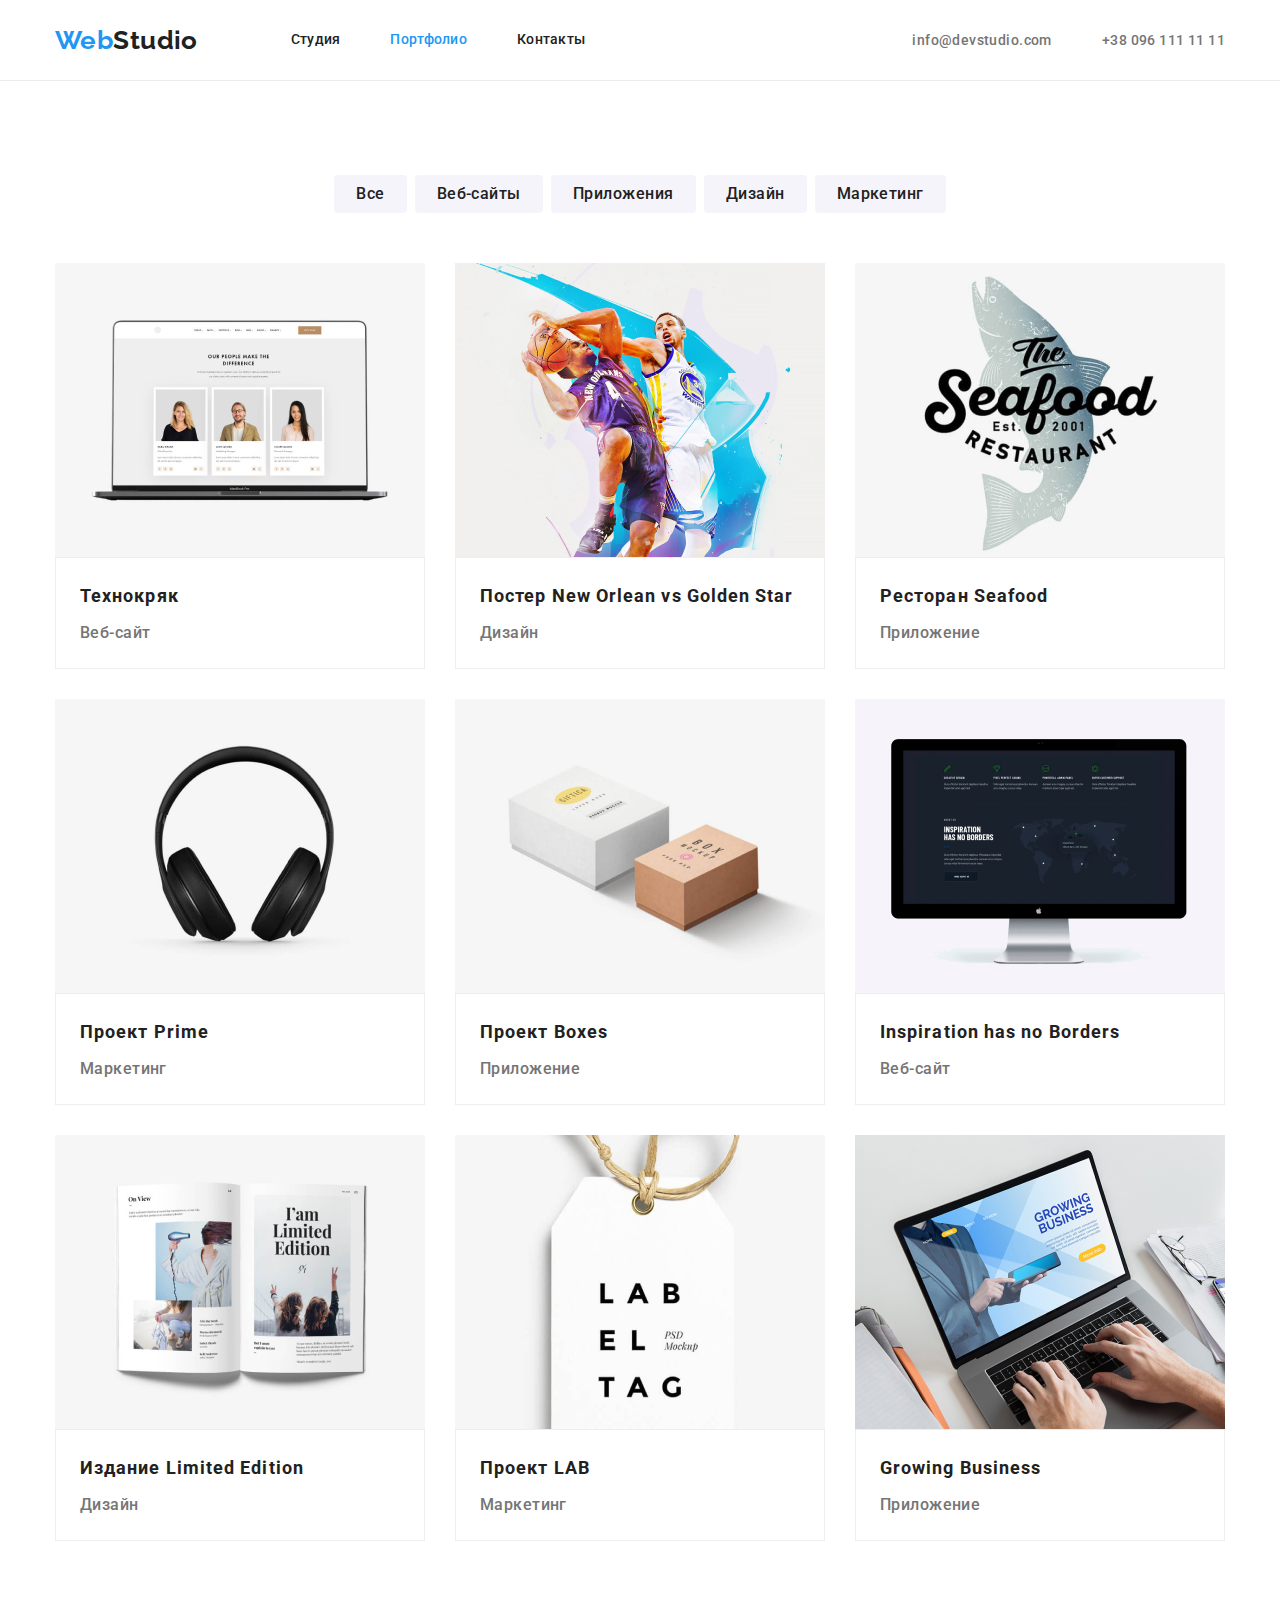
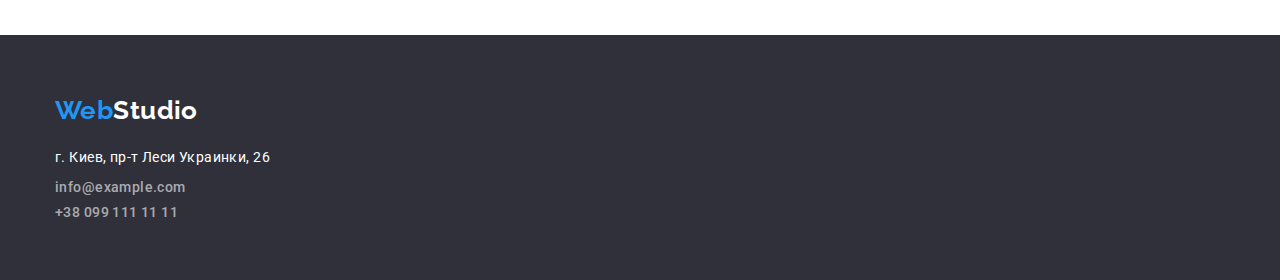
==== portfolio.html @ 34f1b31c "Добавляет файлы с проглой ДЗ" ====
<!DOCTYPE html>
<html lang="ru">
<head>
    <meta charset="UTF-8">
    <meta name="viewport" content="width=device-width, initial-scale=1.0">
    <title>Portfolio</title>
    <link rel="stylesheet" href="https://cdnjs.cloudflare.com/ajax/libs/modern-normalize/1.0.0/modern-normalize.min.css">
    <link rel="preconnect" href="https://fonts.gstatic.com">
    <link href="https://fonts.googleapis.com/css2?family=Raleway:wght@700&family=Roboto:wght@400;500;700;900&display=swap"
        rel="stylesheet">
    <link rel="stylesheet" href="./css/styles.css">
</head>
<body>
    <header class="header">
        <div class="container">
            <a href="./index.html" class="logo top list"> <span class="blue">Web</span>Studio</a>
            <nav class="common-nav">
                <ul class="site-nav list">
                    <li class="item">
                        <a href="./index.html" class="link list">Студия</a>
                    </li>
                    <li class="item">
                        <a href="./portfolio.html" class="link current list">Портфолио</a>
                    </li>
                    <li class="item">
                        <a href="" class="link list">Контакты</a>
                    </li>
                </ul>
            </nav>
        
            <ul class="auth-nav list">
                <li class="item">
                    <a href="mailto:info@devstudio.com" class="contacts-top list">info@devstudio.com</a>
                </li>
                <li class="item">
                    <a href="tel:380961111111" class="contacts-top list">+38 096 111 11 11</a>
                </li>
            </ul>
        
        </div>
    </header>

    <main>

        <section class="section portfolio">
            <div class="container">
                <h1 class="visually-hidden">Портфолио</h1>

                <!-- Кнопки-фильтры -->
                <ul class="radio-button list">
                    <li class="item">
                        <button type="button" class="button filter">Все</button>
                    </li>
                    <li class="item">
                        <button type="button" class="button filter">Веб-сайты</button>
                    </li>
                    <li class="item">
                        <button type="button" class="button filter">Приложения</button>
                    </li>
                    <li class="item">
                        <button type="button" class="button filter">Дизайн</button>
                    </li>
                    <li class="item">
                        <button type="button" class="button filter">Маркетинг</button>
                    </li>
                </ul>

                <!-- Примеры -->
                <ul class="card-set list">
                    <li class="card-item">
                        <a href="" class="portfolio-example list">
                            <img src="./images/Tech-crack.jpg" alt="Ноутбук на котором открыт сайт" width="370">
                            <div class="info">
                                <h2 class="project-name">Технокряк</h2>
                                <p class="text project-type">Веб-сайт</p>
                            </div>
                        </a>
                    </li>
                    <li class="card-item">
                        <a href="" class="portfolio-example list">
                            <img src="./images/Poster.jpg" alt="Постер с двумя баскетболистами" width="370">
                            <div class="info">
                                <h2 class="project-name">Постер New Orlean vs Golden Star</h2>
                                <p class="text project-type">Дизайн</p>
                            </div>
                        </a>
                    </li>
                    <li class="card-item">
                        <a href="" class="portfolio-example list">
                            <img src="./images/Restaurant.jpg" alt="Логотип ресторана в форме рыбы  " width="370">
                            <div class="info">
                                <h2 class="project-name">Ресторан Seafood</h2>
                                <p class="text project-type">Приложение</p>
                            </div>
                        </a>
                    </li>
                    <li class="card-item">
                        <a href="" class="portfolio-example list">
                            <img src="./images/Project-Prime.jpg" alt="Наущники набалдашники" width="370">
                            <div class="info">
                                <h2 class="project-name">Проект Prime</h2>
                                <p class="text project-type">Маркетинг</p>
                            </div>
                        </a>
                    </li>
                    <li class="card-item">
                        <a href="" class="portfolio-example list">
                            <img src="./images/Project-Boxes.jpg" alt="Две коробки" width="370">
                            <div class="info">
                                <h2 class="project-name">Проект Boxes</h2>
                                <p class="text project-type">Приложение</p>
                            </div>
                        </a>
                    </li>
                    <li class="card-item">
                        <a href="" class="portfolio-example list">
                            <img src="./images/Inspiration.jpg" alt="Монитор компютера" width="370">
                            <div class="info">
                                <h2 class="project-name">Inspiration has no Borders</h2>
                                <p class="text project-type">Веб-сайт</p>
                            </div>
                        </a>
                    </li>
                    <li class="card-item">
                        <a href="" class="portfolio-example list">
                            <img src="./images/Edition.jpg" alt="Журнал" width="370">
                            <div class="info">
                                <h2 class="project-name">Издание Limited Edition</h2>
                                <p class="text project-type">Дизайн</p>
                            </div>
                        </a>
                    </li>
                    <li class="card-item">
                        <a href="" class="portfolio-example list">
                            <img src="./images/Project-LAB.jpg" alt="Бирка" width="370">
                            <div class="info">
                                <h2 class="project-name">Проект LAB</h2>
                                <p class="text project-type">Маркетинг</p>
                            </div>
                        </a>
                    </li>
                    <li class="card-item">
                        <a href="" class="portfolio-example list">
                            <img src="./images/Growing.jpg" alt="Руки печатающие на ноутбуке" width="370">
                            <div class="info">
                                <h2 class="project-name">Growing Business</h2>
                                <p class="text project-type">Приложение</p>
                            </div>
                        </a>
                    </li>
                </ul>
            </div>
        </section>
    </main>

    <footer class="footer">
        <div class="container">
            <a href="./index.html" class="logo bottom list"> <span class="blue">Web</span>Studio</a>
        
            <address class="address">
                г. Киев, пр-т Леси Украинки, 26
            </address>
        
            <ul class="contacts list">
                <li class="item">
                    <a href="mailto:info@example.com" class="contacts-text list">info@example.com</a>
                </li>
                <li class="item">
                    <a href="tel:380991111111" class="contacts-text list">+38 099 111 11 11</a>
                </li>
            </ul>
        
        </div>
    </footer>

</body>
</html>
---- css/styles.css ----
:root {
  --primary-text-color: #212121;
  --text-color: #757575;
  --accent-color: #2196f3;
  --primary-white-color: #ffffff;
  --another-color: rgba(255, 255, 255, 0.6);
  --secondary-bg-color: #f5f4fa;
  --another-bg-color: #2f303a;

  --primary-font-size: 14px;
  --special-font-weight: 500;
}

body {
  background-color: var(--primary-white-color);
  color: var(--primary-text-color);

  font-size: var(--primary-font-size);
  font-weight: var(--special-font-weight);
  font-family: Roboto, sans-serif;
  letter-spacing: 0.03em;
}

ul {
  margin-top: 0;
  margin-bottom: 0;
  padding-left: 0;
}

h1,
h2,
h3,
p {
  margin-top: 0;
  margin-bottom: 0;
}

a {
  display: block;
}

/*Главные*/
.container {
  width: 1200px;
  margin-left: auto;
  margin-right: auto;
  padding: 0 15px;
}

.section {
  padding: 94px 0px;
}

.section-title {
  margin-bottom: 50px;

  font-size: 36px;
  line-height: 1.67;
  text-align: center;
}

.item:not(:last-child) {
  margin-right: 30px;
}

.text {
  color: var(--text-color);
}

/*Для сброса*/
.list {
  list-style: none;
  text-decoration: none;
}

/*Для скрытия*/
.visually-hidden {
  position: absolute;
  clip: rect(0 0 0 0);
  width: 1px;
  height: 1px;
  margin: -1px;
}

/*Навигация сайта*/
.logo {
  color: var(--primary-text-color);
  font-family: Raleway, cursive;

  font-weight: 700;
  font-size: 26px;
  line-height: 1.19;
}

.logo.top {
  margin-right: 93px;
}
.logo .blue {
  color: var(--accent-color);
}

.header {
  border-bottom: 1px solid #ececec;
}

.header .container {
  display: flex;
  align-items: center;
}

.site-nav {
  display: flex;
}

.common-nav .item:not(:last-child) {
  margin-right: 50px;
}

.site-nav .link {
  padding-top: 32px;
  padding-bottom: 32px;

  color: var(--primary-text-color);

  line-height: 1.14px;
  letter-spacing: 0.02em;
}

.site-nav .link:hover,
.site-nav .link:focus {
  color: var(--accent-color);
}

.site-nav .link.current {
  color: var(--accent-color);
}

/*Контакты в хедере*/
.auth-nav {
  display: flex;
  margin-left: auto;
}

.auth-nav .item:not(:last-child) {
  margin-right: 50px;
}

.contacts-top:hover,
.contacts-top:focus {
  color: var(--accent-color);
}

.contacts-top {
  padding-top: 32px;
  padding-bottom: 32px;

  color: var(--text-color);
}

/*Герой*/
.hero {
  padding-top: 200px;
  padding-bottom: 200px;
}
.hero-title {
  margin-bottom: 30px;

  color: var(--primary-white-color);

  font-weight: 900;
  font-size: 44px;
  line-height: 1.36;
  text-align: center;
  letter-spacing: 0.06em;
  text-transform: uppercase;
}

.hero {
  text-align: center;
  background-color: var(--another-bg-color);
}

.button {
  border-radius: 4px;
  padding: 10px 32px;
  outline: transparent;

  color: var(--primary-white-color);
  background-color: var(--accent-color);

  cursor: pointer;

  font-family: inherit;
  font-weight: 700;
  font-size: 16px;
  line-height: 1.87;
  text-align: center;
  letter-spacing: 0.06em;
}

/*Секция достоинства*/
.advantage .container {
  display: flex;
}

.advantage .list {
  display: flex;
}

.advantage .title {
  margin-bottom: 10px;

  font-size: inherit;
  line-height: 1.14;
  text-transform: uppercase;
}

.text.quality {
  text-align: left;
  font-weight: 400;
  line-height: 1.71;
}

/*Секция тип деятельности */
.section.capability {
  padding-top: 0px;
}

.capability .list {
  display: flex;
}

.item img {
  display: block;
}

/* Секция команда компании */
.section.team {
  background-color: var(--secondary-bg-color);
}

.team .list {
  display: flex;
}

.team .item {
  width: 270px;

  background-color: var(--primary-white-color);
  font-weight: 400;
  font-size: 16px;
  line-height: 1.18;
  text-align: center;
}

.details {
  padding-top: 30px;
  padding-bottom: 30px;
  border-bottom-left-radius: 4px;
  border-bottom-right-radius: 4px;
}

.team-name {
  margin-bottom: 10px;

  font-weight: var(--special-font-weight);
  font-size: 16px;
}

/*Футер*/
.footer .container {
  padding-top: 60px;
  padding-bottom: 60px;
}

.footer {
  background-color: var(--another-bg-color);
}

.logo.bottom {
  margin-bottom: 20px;

  color: var(--primary-white-color);
}

.address {
  margin-bottom: 9px;

  color: var(--primary-white-color);

  font-style: normal;
  font-weight: 400;
  line-height: 1.71;
}

.contacts .item:not(:last-child) {
  margin-bottom: 9px;
  margin-right: auto;
}

.contacts-text {
  color: var(--another-color);
}

.contacts-text:hover,
.contacts-text:focus {
  color: var(--accent-color);
}

/*Кнопки портфолио*/
.radio-button {
  display: flex;
  justify-content: center;
  margin-bottom: 50px;

  background-color: var(--primary-white-color);
}

.radio-button .item:not(:last-child) {
  margin-right: 8px;
}

.radio-button .filter {
  border: none;
  padding: 6px 22px;

  background-color: var(--secondary-bg-color);
  color: var(--primary-text-color);

  font-family: inherit;
  font-weight: var(--special-font-weight);
  font-size: 16px;
  line-height: 1.62;
  letter-spacing: 0.03em;
}

.filter:hover,
.filter:focus {
  background-color: var(--accent-color);
  color: var(--primary-white-color);
}

/* Карточки портфолио */
.card-set.list {
  display: flex;
  flex-wrap: wrap;
}

.card-item {
  max-width: 370px;
  margin-right: 30px;
  margin-bottom: 30px;
  flex-basis: calc((100% - 60px) / 3);
}

.card-item:nth-child(3n) {
  margin-right: 0px;
}

.card-item:nth-last-child(-n + 3) {
  margin-bottom: 0px;
}

.portfolio-example {
  color: var(--primary-text-color);
  background-color: var(--primary-white-color);
}

.project-name {
  margin-bottom: 4px;

  font-size: 18px;
  line-height: 2;
  letter-spacing: 0.06em;
}

.project-type {
  font-size: 16px;
  line-height: 1.87;
}

.info {
  border: 1px solid #eeeeee;
  padding: 20px 24px;
}

.card-item img {
  display: block;
}
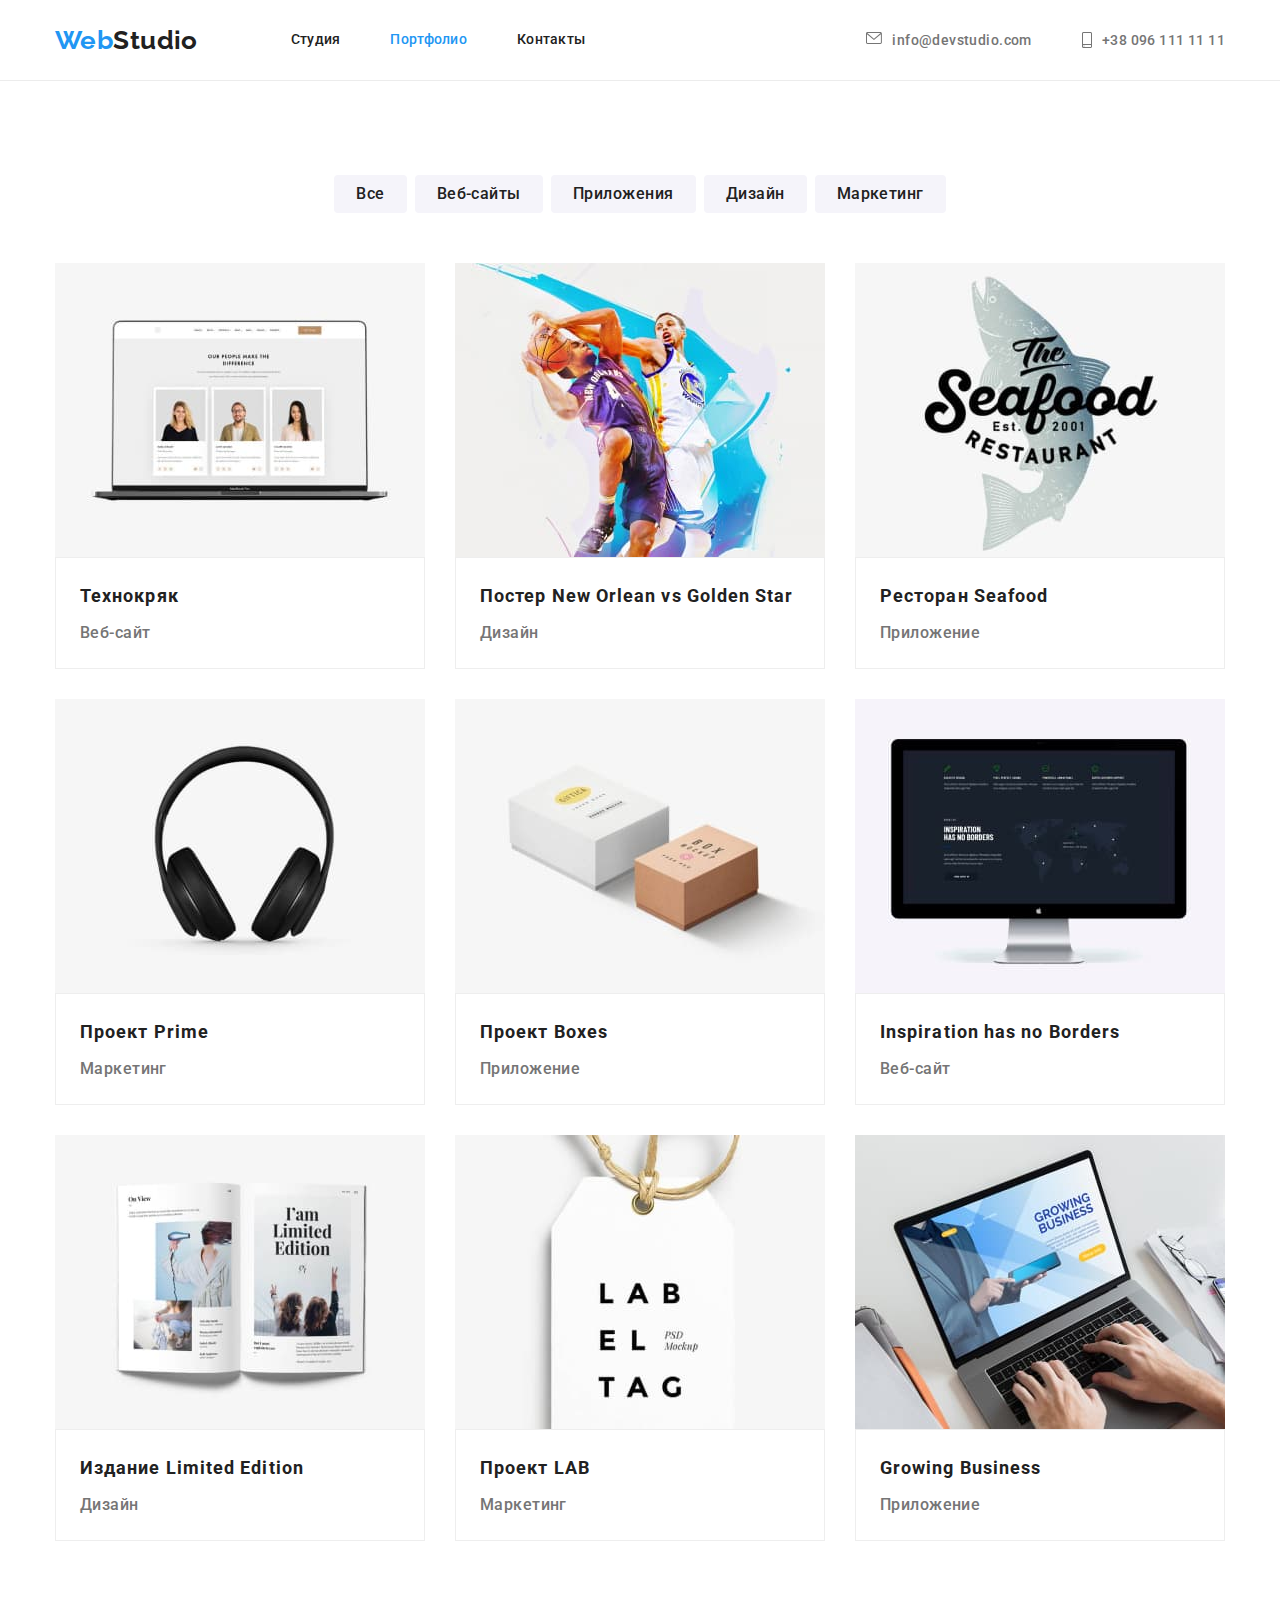
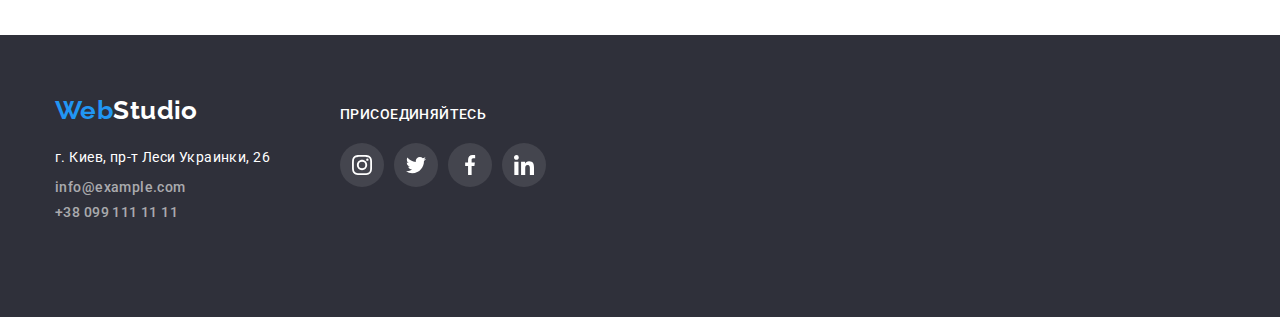
==== commit a0cd6383: "Добавляет все по ДЗ4" ====
--- a/portfolio.html
+++ b/portfolio.html
@@ -30,10 +30,20 @@
         
             <ul class="auth-nav list">
                 <li class="item">
-                    <a href="mailto:info@devstudio.com" class="contacts-top list">info@devstudio.com</a>
+                    <a href="mailto:info@devstudio.com" class="contacts-top list">
+                        <svg class="icon-nav" width="16" height="12">
+                            <use href="../images/sprite.svg#icon-envelope"></use>
+                        </svg>
+                        info@devstudio.com
+                    </a>
                 </li>
                 <li class="item">
-                    <a href="tel:380961111111" class="contacts-top list">+38 096 111 11 11</a>
+                    <a href="tel:380961111111" class="contacts-top list">
+                        <svg class="icon-nav" width="10" height="16">
+                            <use href="../images/sprite.svg#icon-smartphone"></use>
+                        </svg>
+                        +38 096 111 11 11
+                    </a>
                 </li>
             </ul>
         
@@ -155,21 +165,57 @@
 
     <footer class="footer">
         <div class="container">
-            <a href="./index.html" class="logo bottom list"> <span class="blue">Web</span>Studio</a>
-        
-            <address class="address">
-                г. Киев, пр-т Леси Украинки, 26
-            </address>
-        
-            <ul class="contacts list">
-                <li class="item">
-                    <a href="mailto:info@example.com" class="contacts-text list">info@example.com</a>
-                </li>
-                <li class="item">
-                    <a href="tel:380991111111" class="contacts-text list">+38 099 111 11 11</a>
-                </li>
-            </ul>
-        
+            <div class="footer-relation">
+                <a href="./index.html" class="logo bottom list"> <span class="blue">Web</span>Studio</a>
+    
+                <address class="address">
+                    г. Киев, пр-т Леси Украинки, 26
+                </address>
+    
+                <ul class="contacts list">
+                    <li class="item">
+                        <a href="mailto:info@example.com" class="contacts-text list">info@example.com</a>
+                    </li>
+                    <li class="item">
+                        <a href="tel:380991111111" class="contacts-text list">+38 099 111 11 11</a>
+                    </li>
+                </ul>
+            </div>
+    
+            <div class="footer-social">
+                <p class="title">присоединяйтесь</p>
+    
+                <ul class="list social-links">
+                    <li>
+                        <a class="social-link" href="" aria-label="иконка инстаграм">
+                            <svg class="icon-link" width="20" height="20">
+                                <use href="../images/sprite.svg#icon-instagram"></use>
+                            </svg>
+                        </a>
+                    </li>
+                    <li>
+                        <a class="social-link" href="" aria-label="иконка твитер">
+                            <svg class="icon-link" width="20" height="20">
+                                <use href="../images/sprite.svg#icon-twitter"></use>
+                            </svg>
+                        </a>
+                    </li>
+                    <li>
+                        <a class="social-link" href="" aria-label="иконка фейсбук">
+                            <svg class="icon-link" width="20" height="20">
+                                <use href="../images/sprite.svg#icon-facebook"></use>
+                            </svg>
+                        </a>
+                    </li>
+                    <li>
+                        <a class="social-link" href="" aria-label="иконка линкедин">
+                            <svg class="icon-link" width="20" height="20">
+                                <use href="../images/sprite.svg#icon-linkedin"></use>
+                            </svg>
+                        </a>
+                    </li>
+                </ul>
+            </div>
         </div>
     </footer>
 
--- a/css/styles.css
+++ b/css/styles.css
@@ -6,6 +6,8 @@
   --another-color: rgba(255, 255, 255, 0.6);
   --secondary-bg-color: #f5f4fa;
   --another-bg-color: #2f303a;
+  --hero-bg-color: #c4c4c4;
+  --link-color: #afb1b8;
 
   --primary-font-size: 14px;
   --special-font-weight: 500;
@@ -151,14 +153,37 @@
 }
 
 .contacts-top {
+  display: inline-flex;
   padding-top: 32px;
   padding-bottom: 32px;
 
   color: var(--text-color);
 }
 
+.icon-nav {
+  margin-right: 10px;
+  fill: currentColor;
+}
+
 /*Герой*/
 .hero {
+  text-align: center;
+
+  max-width: 1600px;
+  height: 600px;
+  margin-left: auto;
+  margin-right: auto;
+
+  background-image: linear-gradient(
+      to right,
+      rgba(47, 48, 58, 0.4),
+      rgba(47, 48, 58, 0.4)
+    ),
+    url(../images/hero.jpg);
+  background-size: cover;
+  background-position: center;
+  background-color: var(--hero-bg-color);
+
   padding-top: 200px;
   padding-bottom: 200px;
 }
@@ -175,11 +200,6 @@
   text-transform: uppercase;
 }
 
-.hero {
-  text-align: center;
-  background-color: var(--another-bg-color);
-}
-
 .button {
   border-radius: 4px;
   padding: 10px 32px;
@@ -221,6 +241,15 @@
   line-height: 1.71;
 }
 
+.icon-bg {
+  height: 120px;
+  width: 270px;
+  padding: 25px 100px;
+  margin-bottom: 30px;
+
+  background-color: var(--secondary-bg-color);
+}
+
 /*Секция тип деятельности */
 .section.capability {
   padding-top: 0px;
@@ -251,13 +280,15 @@
   font-size: 16px;
   line-height: 1.18;
   text-align: center;
+  box-shadow: 0px 1px 3px rgba(0, 0, 0, 0.12), 0px 1px 1px rgba(0, 0, 0, 0.14),
+    0px 2px 1px rgba(0, 0, 0, 0.2);
+  border-bottom-left-radius: 4px;
+  border-bottom-right-radius: 4px;
 }
 
 .details {
   padding-top: 30px;
-  padding-bottom: 30px;
-  border-bottom-left-radius: 4px;
-  border-bottom-right-radius: 4px;
+  padding-bottom: 16px;
 }
 
 .team-name {
@@ -267,8 +298,64 @@
   font-size: 16px;
 }
 
+.list.social-links {
+  justify-content: space-between;
+  margin-right: auto;
+  margin-left: auto;
+  margin-bottom: 30px;
+  width: 206px;
+}
+
+.social-link {
+  display: inline-flex;
+  justify-content: center;
+  align-items: center;
+  width: 44px;
+  height: 44px;
+  border-radius: 50%;
+
+  color: var(--link-color);
+}
+
+.social-link:focus,
+.social-link:hover {
+  background-color: var(--accent-color);
+  color: var(--primary-white-color);
+}
+
+.icon-link {
+  fill: currentColor;
+}
+
+/* Клиенты */
+
+.customers-links {
+  display: flex;
+  justify-content: space-between;
+  margin-right: auto;
+  margin-left: auto;
+}
+
+.customer-link {
+  display: inline-flex;
+  justify-content: center;
+  align-items: center;
+  width: 170px;
+  height: 90px;
+  border: 1px solid var(--link-color);
+  border-radius: 4px;
+
+  color: var(--link-color);
+}
+
+.customer-link:focus,
+.customer-link:hover {
+  border-color: var(--accent-color);
+  color: var(--accent-color);
+}
+
 /*Футер*/
-.footer .container {
+.footer-relation {
   padding-top: 60px;
   padding-bottom: 60px;
 }
@@ -305,6 +392,43 @@
 .contacts-text:hover,
 .contacts-text:focus {
   color: var(--accent-color);
+}
+
+.footer .container {
+  display: flex;
+}
+
+.footer-relation {
+  margin-right: 70px;
+}
+
+.footer-social {
+  padding-top: 72px;
+  padding-bottom: 100px;
+}
+
+.footer .social-links {
+  display: flex;
+}
+
+.footer .title {
+  margin-bottom: 20px;
+
+  color: var(--primary-white-color);
+
+  font-size: inherit;
+  line-height: 1.14;
+  text-transform: uppercase;
+}
+
+.footer .social-link {
+  color: var(--primary-white-color);
+  background-color: #44454e;
+}
+
+.footer .social-link:hover,
+.footer .social-link:focus {
+  background-color: var(--accent-color);
 }
 
 /*Кнопки портфолио*/
@@ -338,6 +462,8 @@
 .filter:focus {
   background-color: var(--accent-color);
   color: var(--primary-white-color);
+  box-shadow: 0px 3px 1px rgba(0, 0, 0, 0.1), 0px 1px 2px rgba(0, 0, 0, 0.08),
+    0px 2px 2px rgba(0, 0, 0, 0.12);
 }
 
 /* Карточки портфолио */
@@ -353,6 +479,12 @@
   flex-basis: calc((100% - 60px) / 3);
 }
 
+.card-item:hover,
+.card-item:focus {
+  box-shadow: 0px 1px 1px rgba(0, 0, 0, 0.12), 0px 4px 4px rgba(0, 0, 0, 0.06),
+    1px 4px 6px rgba(0, 0, 0, 0.16);
+}
+
 .card-item:nth-child(3n) {
   margin-right: 0px;
 }
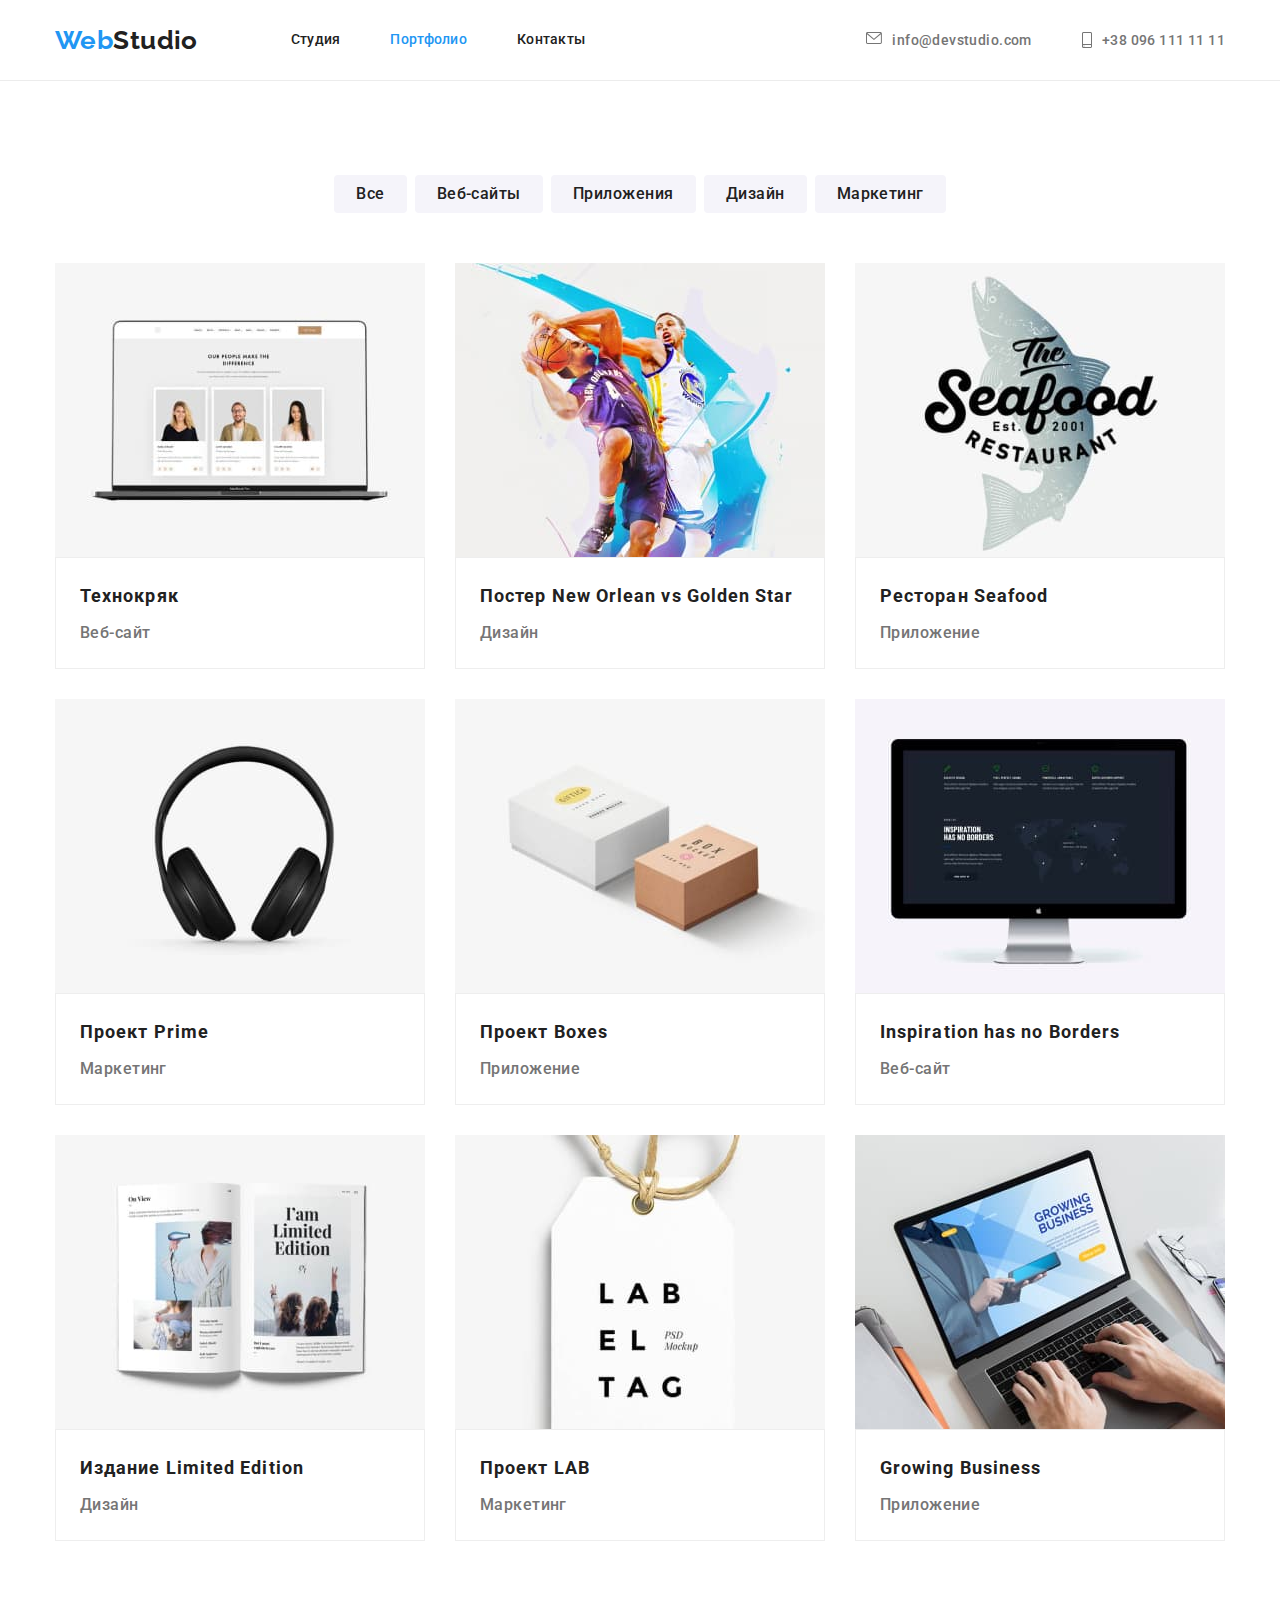
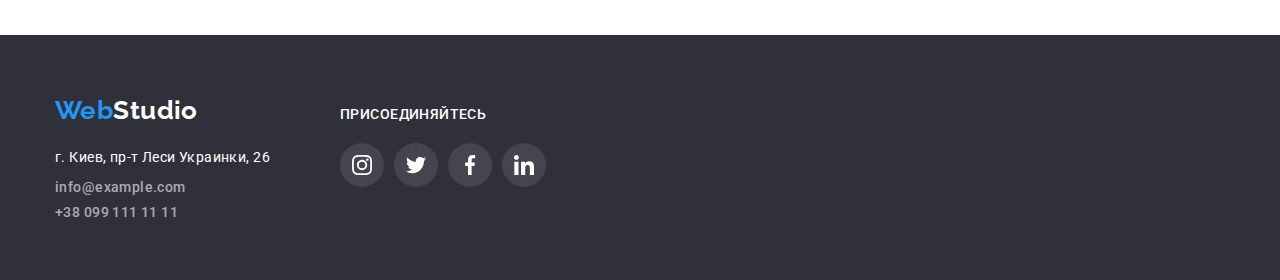
==== commit 0efa9aae: "Вносит поправки от ментора" ====
--- a/portfolio.html
+++ b/portfolio.html
@@ -32,7 +32,7 @@
                 <li class="item">
                     <a href="mailto:info@devstudio.com" class="contacts-top list">
                         <svg class="icon-nav" width="16" height="12">
-                            <use href="../images/sprite.svg#icon-envelope"></use>
+                            <use href="./images/sprite.svg#icon-envelope"></use>
                         </svg>
                         info@devstudio.com
                     </a>
@@ -40,7 +40,7 @@
                 <li class="item">
                     <a href="tel:380961111111" class="contacts-top list">
                         <svg class="icon-nav" width="10" height="16">
-                            <use href="../images/sprite.svg#icon-smartphone"></use>
+                            <use href="./images/sprite.svg#icon-smartphone"></use>
                         </svg>
                         +38 096 111 11 11
                     </a>
@@ -189,28 +189,28 @@
                     <li>
                         <a class="social-link" href="" aria-label="иконка инстаграм">
                             <svg class="icon-link" width="20" height="20">
-                                <use href="../images/sprite.svg#icon-instagram"></use>
+                                <use href="./images/sprite.svg#icon-instagram"></use>
                             </svg>
                         </a>
                     </li>
                     <li>
                         <a class="social-link" href="" aria-label="иконка твитер">
                             <svg class="icon-link" width="20" height="20">
-                                <use href="../images/sprite.svg#icon-twitter"></use>
+                                <use href="./images/sprite.svg#icon-twitter"></use>
                             </svg>
                         </a>
                     </li>
                     <li>
                         <a class="social-link" href="" aria-label="иконка фейсбук">
                             <svg class="icon-link" width="20" height="20">
-                                <use href="../images/sprite.svg#icon-facebook"></use>
+                                <use href="./images/sprite.svg#icon-facebook"></use>
                             </svg>
                         </a>
                     </li>
                     <li>
                         <a class="social-link" href="" aria-label="иконка линкедин">
                             <svg class="icon-link" width="20" height="20">
-                                <use href="../images/sprite.svg#icon-linkedin"></use>
+                                <use href="./images/sprite.svg#icon-linkedin"></use>
                             </svg>
                         </a>
                     </li>
--- a/css/styles.css
+++ b/css/styles.css
@@ -355,7 +355,7 @@
 }
 
 /*Футер*/
-.footer-relation {
+.footer .container {
   padding-top: 60px;
   padding-bottom: 60px;
 }
@@ -403,12 +403,12 @@
 }
 
 .footer-social {
-  padding-top: 72px;
-  padding-bottom: 100px;
+  padding-top: 12px;
 }
 
 .footer .social-links {
   display: flex;
+  margin-bottom: 0px;
 }
 
 .footer .title {
